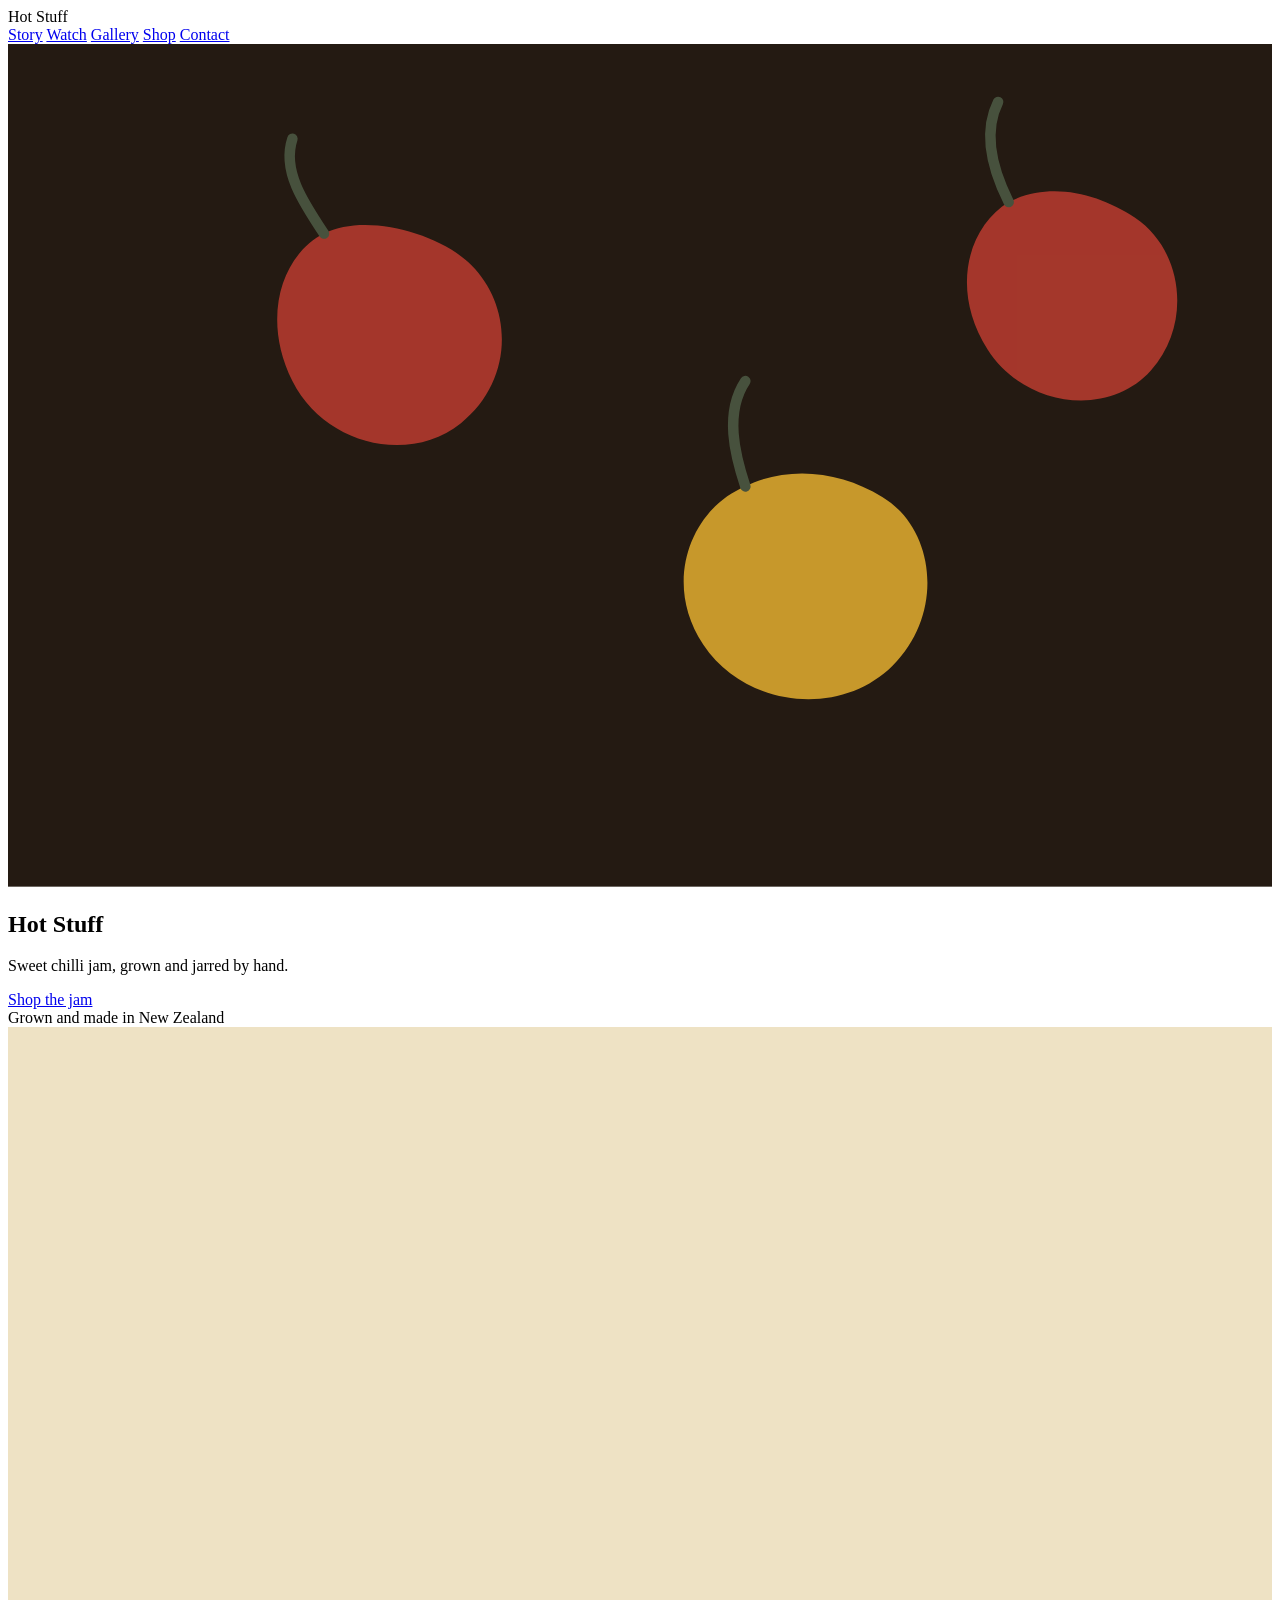
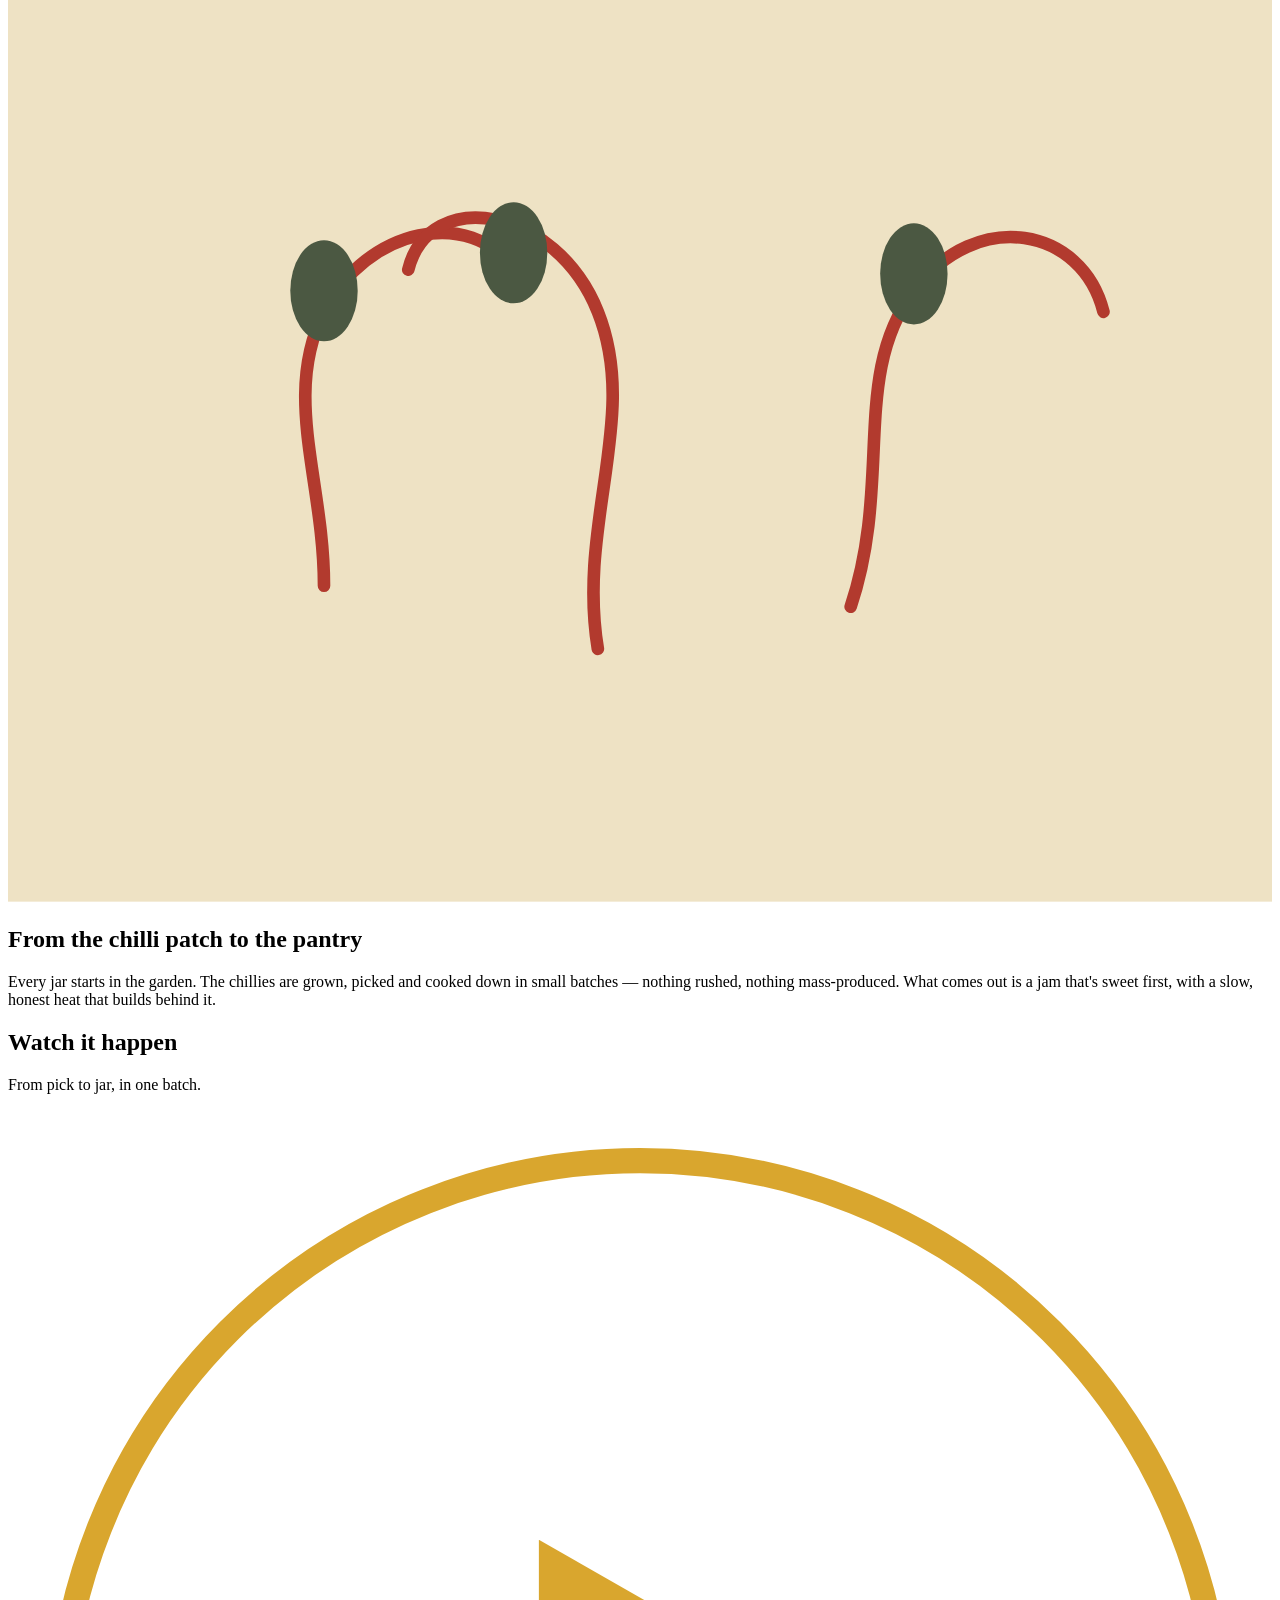
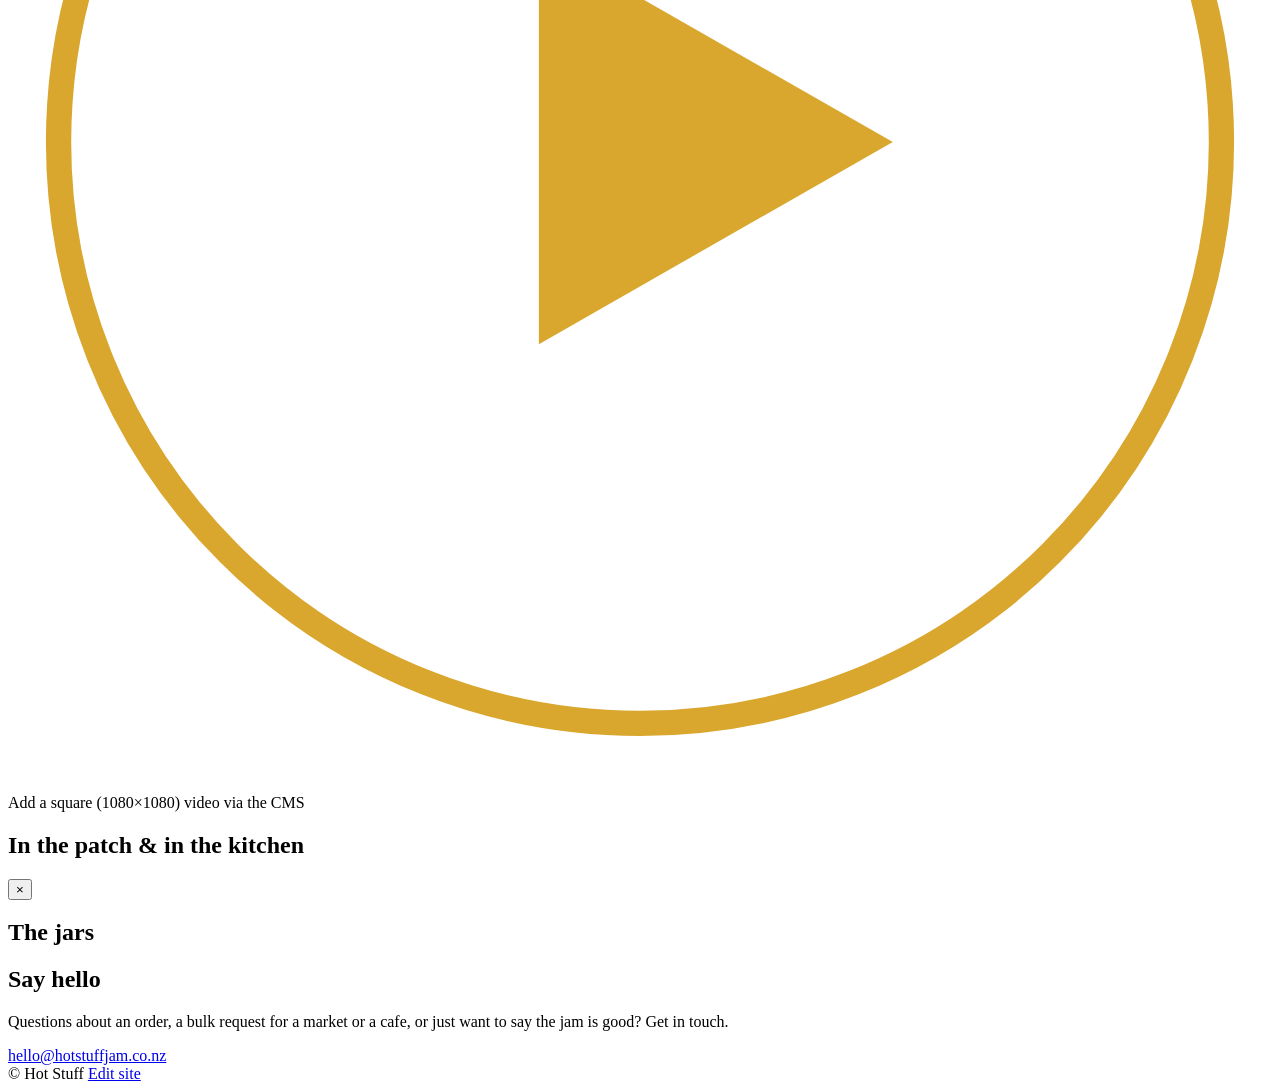
==== index.html @ e9d29356 "Add files via upload" ====
<!DOCTYPE html>
<html lang="en">
<head>
<meta charset="UTF-8">
<meta name="viewport" content="width=device-width, initial-scale=1.0">
<title>Hot Stuff — Sweet Chilli Jam</title>
<meta name="description" content="Hot Stuff sweet chilli jam — grown and jarred by hand in New Zealand.">
<link rel="preconnect" href="https://fonts.googleapis.com">
<link rel="preconnect" href="https://fonts.gstatic.com" crossorigin>
<link href="https://fonts.googleapis.com/css2?family=Fraunces:opsz,wght@9..144,400;9..144,600;9..144,700&family=Work+Sans:wght@400;500;600&display=swap" rel="stylesheet">
<link rel="stylesheet" href="css/style.css">
</head>
<body>

<header class="topbar">
  <span class="wordmark">Hot&nbsp;Stuff</span>
  <nav class="topbar-nav">
    <a href="#story">Story</a>
    <a href="#watch">Watch</a>
    <a href="#gallery">Gallery</a>
    <a href="#shop">Shop</a>
    <a href="#contact">Contact</a>
  </nav>
</header>

<section class="hero" id="hero">
  <div class="hero-art" aria-hidden="true">
    <!-- placeholder chilli illustration, swap for a real photo via the CMS -->
    <svg viewBox="0 0 1200 800" preserveAspectRatio="xMidYMid slice" class="hero-svg">
      <rect width="1200" height="800" fill="#241a12"/>
      <g opacity="0.9">
        <path d="M300 180 C260 200 240 260 270 320 C300 380 380 400 430 360 C480 320 480 250 440 210 C410 180 340 160 300 180 Z" fill="#b23a2e"/>
        <path d="M300 180 C280 150 260 120 270 90" stroke="#4b5842" stroke-width="10" fill="none" stroke-linecap="round"/>
        <path d="M700 420 C650 440 620 510 660 570 C700 630 790 640 840 590 C890 540 880 460 830 430 C790 405 740 400 700 420 Z" fill="#d9a62e"/>
        <path d="M700 420 C690 390 680 350 700 320" stroke="#4b5842" stroke-width="10" fill="none" stroke-linecap="round"/>
        <path d="M950 150 C910 175 895 235 930 290 C965 345 1045 355 1085 310 C1125 265 1115 195 1070 165 C1035 142 990 130 950 150 Z" fill="#b23a2e"/>
        <path d="M950 150 C935 120 925 85 940 55" stroke="#4b5842" stroke-width="10" fill="none" stroke-linecap="round"/>
      </g>
    </svg>
  </div>
  <div class="hero-copy">
    <h1 id="hero-heading">Hot Stuff</h1>
    <p id="hero-subheading">Sweet chilli jam, grown and jarred by hand.</p>
    <a href="#shop" class="btn btn-primary">Shop the jam</a>
  </div>
</section>

<div class="strip" id="location-line">Grown and made in New Zealand</div>

<section class="story" id="story">
  <div class="story-art" aria-hidden="true">
    <svg viewBox="0 0 600 700" preserveAspectRatio="xMidYMid slice" class="story-svg">
      <rect width="600" height="700" fill="#eee2c4"/>
      <g fill="none" stroke="#b23a2e" stroke-width="6" stroke-linecap="round">
        <path d="M150 550 C150 500 130 460 150 420 C170 380 220 370 240 400"/>
        <path d="M280 580 C270 520 300 470 280 420 C260 370 200 360 190 400"/>
        <path d="M400 560 C420 500 400 450 430 410 C460 370 510 380 520 420"/>
      </g>
      <g fill="#4b5842">
        <ellipse cx="150" cy="410" rx="16" ry="24"/>
        <ellipse cx="240" cy="392" rx="16" ry="24"/>
        <ellipse cx="430" cy="402" rx="16" ry="24"/>
      </g>
    </svg>
  </div>
  <div class="story-copy">
    <h2 id="story-heading">From the chilli patch to the pantry</h2>
    <p id="story-text">Every jar starts in the garden. The chillies are grown, picked and cooked down in small batches — nothing rushed, nothing mass-produced. What comes out is a jam that's sweet first, with a slow, honest heat that builds behind it.</p>
  </div>
</section>

<section class="video-section" id="watch">
  <div class="video-copy">
    <h2 id="video-heading">Watch it happen</h2>
    <p id="video-caption">From pick to jar, in one batch.</p>
  </div>
  <div class="video-square" id="video-square">
    <!-- square 1080x1080 video player; swap the source via the CMS -->
    <svg viewBox="0 0 100 100" class="video-placeholder-icon" aria-hidden="true">
      <circle cx="50" cy="50" r="46" fill="none" stroke="#d9a62e" stroke-width="2"/>
      <path d="M42 34 L70 50 L42 66 Z" fill="#d9a62e"/>
    </svg>
    <p class="video-placeholder-text">Add a square (1080&times;1080) video via the CMS</p>
  </div>
</section>

<section class="gallery" id="gallery">
  <h2>In the patch &amp; in the kitchen</h2>
  <div class="gallery-grid" id="gallery-grid">
    <!-- up to 20 images injected by js/main.js from content/gallery.json -->
  </div>
</section>

<div class="lightbox" id="lightbox">
  <button class="lightbox-close" id="lightbox-close" aria-label="Close">&times;</button>
  <img id="lightbox-img" src="" alt="">
</div>

<section class="shop" id="shop">
  <h2>The jars</h2>
  <div class="product-grid" id="product-grid">
    <!-- products injected by js/main.js from content/products.json -->
  </div>
</section>

<section class="contact" id="contact">
  <h2>Say hello</h2>
  <p>Questions about an order, a bulk request for a market or a cafe, or just want to say the jam is good? Get in touch.</p>
  <a href="mailto:hello@hotstuffjam.co.nz" class="contact-email">hello@hotstuffjam.co.nz</a>
</section>

<footer class="site-footer">
  <span>&copy; <span id="year"></span> Hot Stuff</span>
  <a href="/admin/" class="admin-link">Edit site</a>
</footer>

<script src="js/main.js"></script>
</body>
</html>
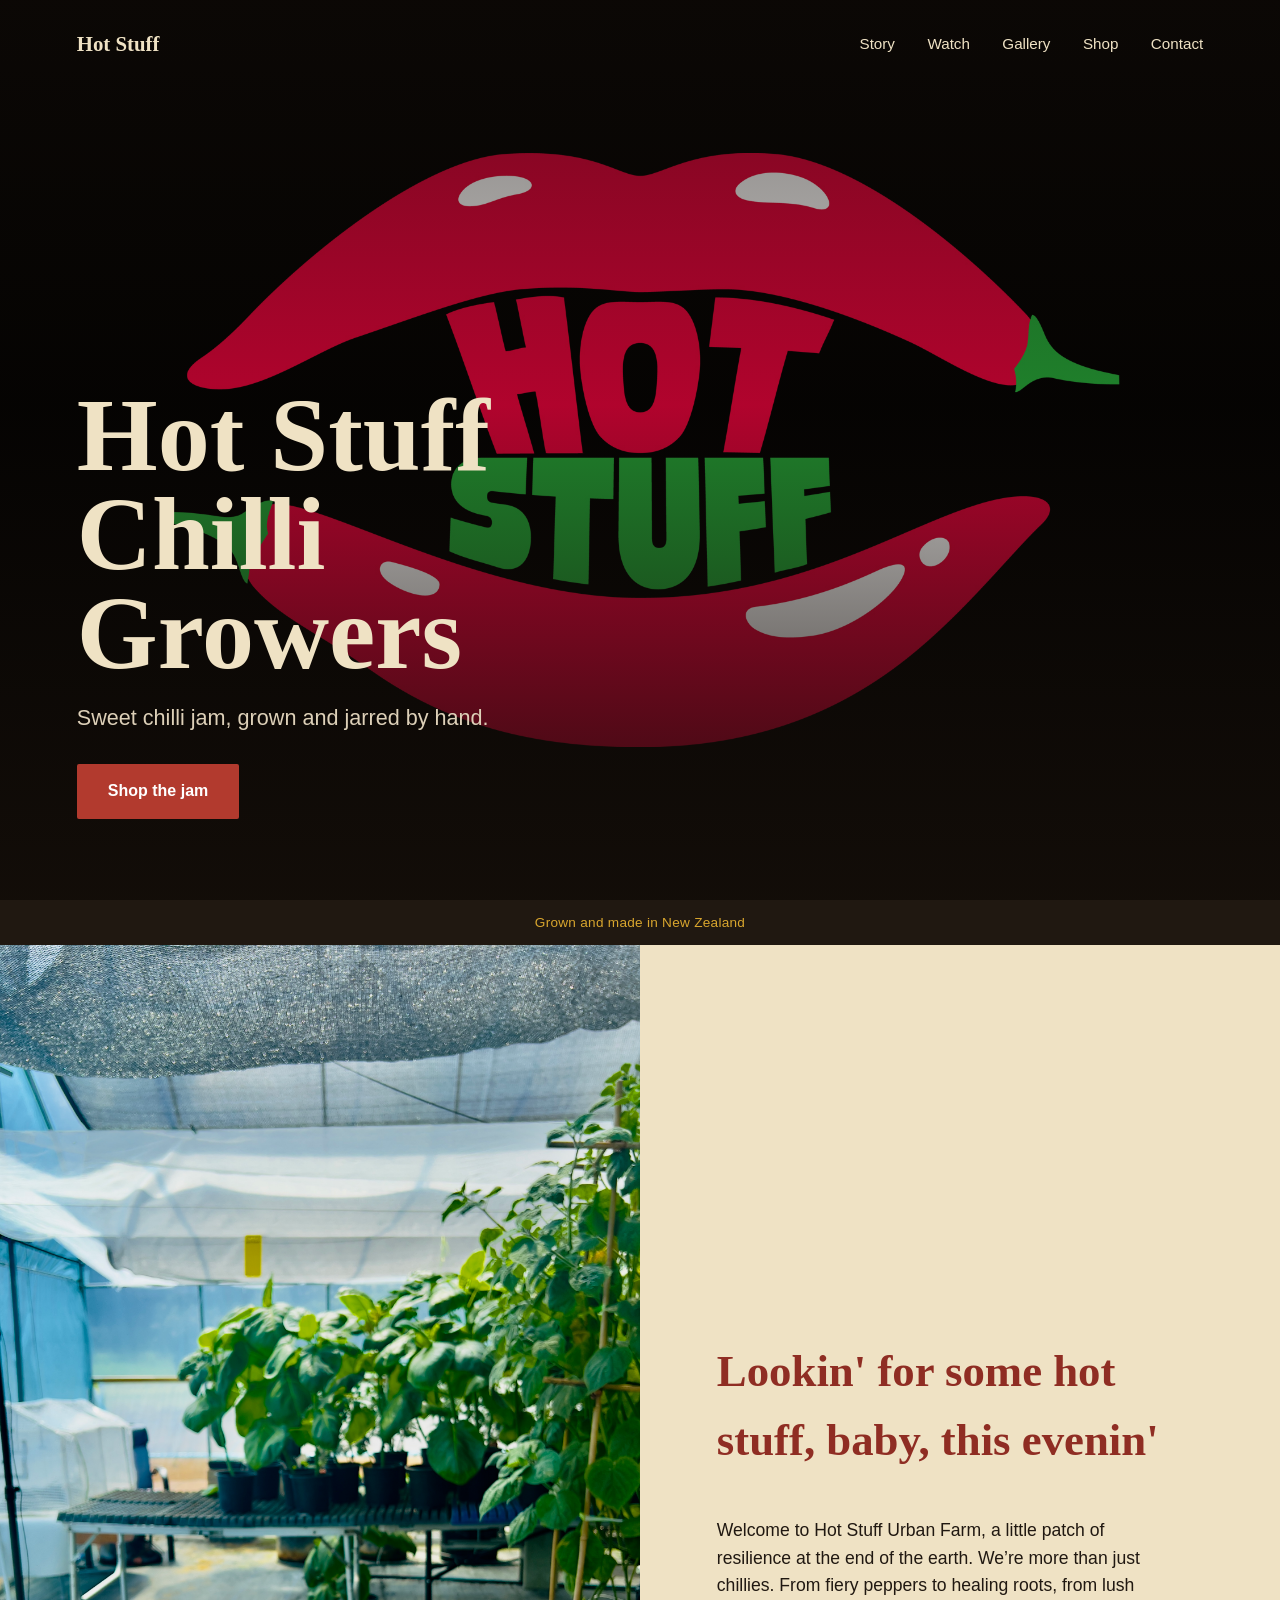
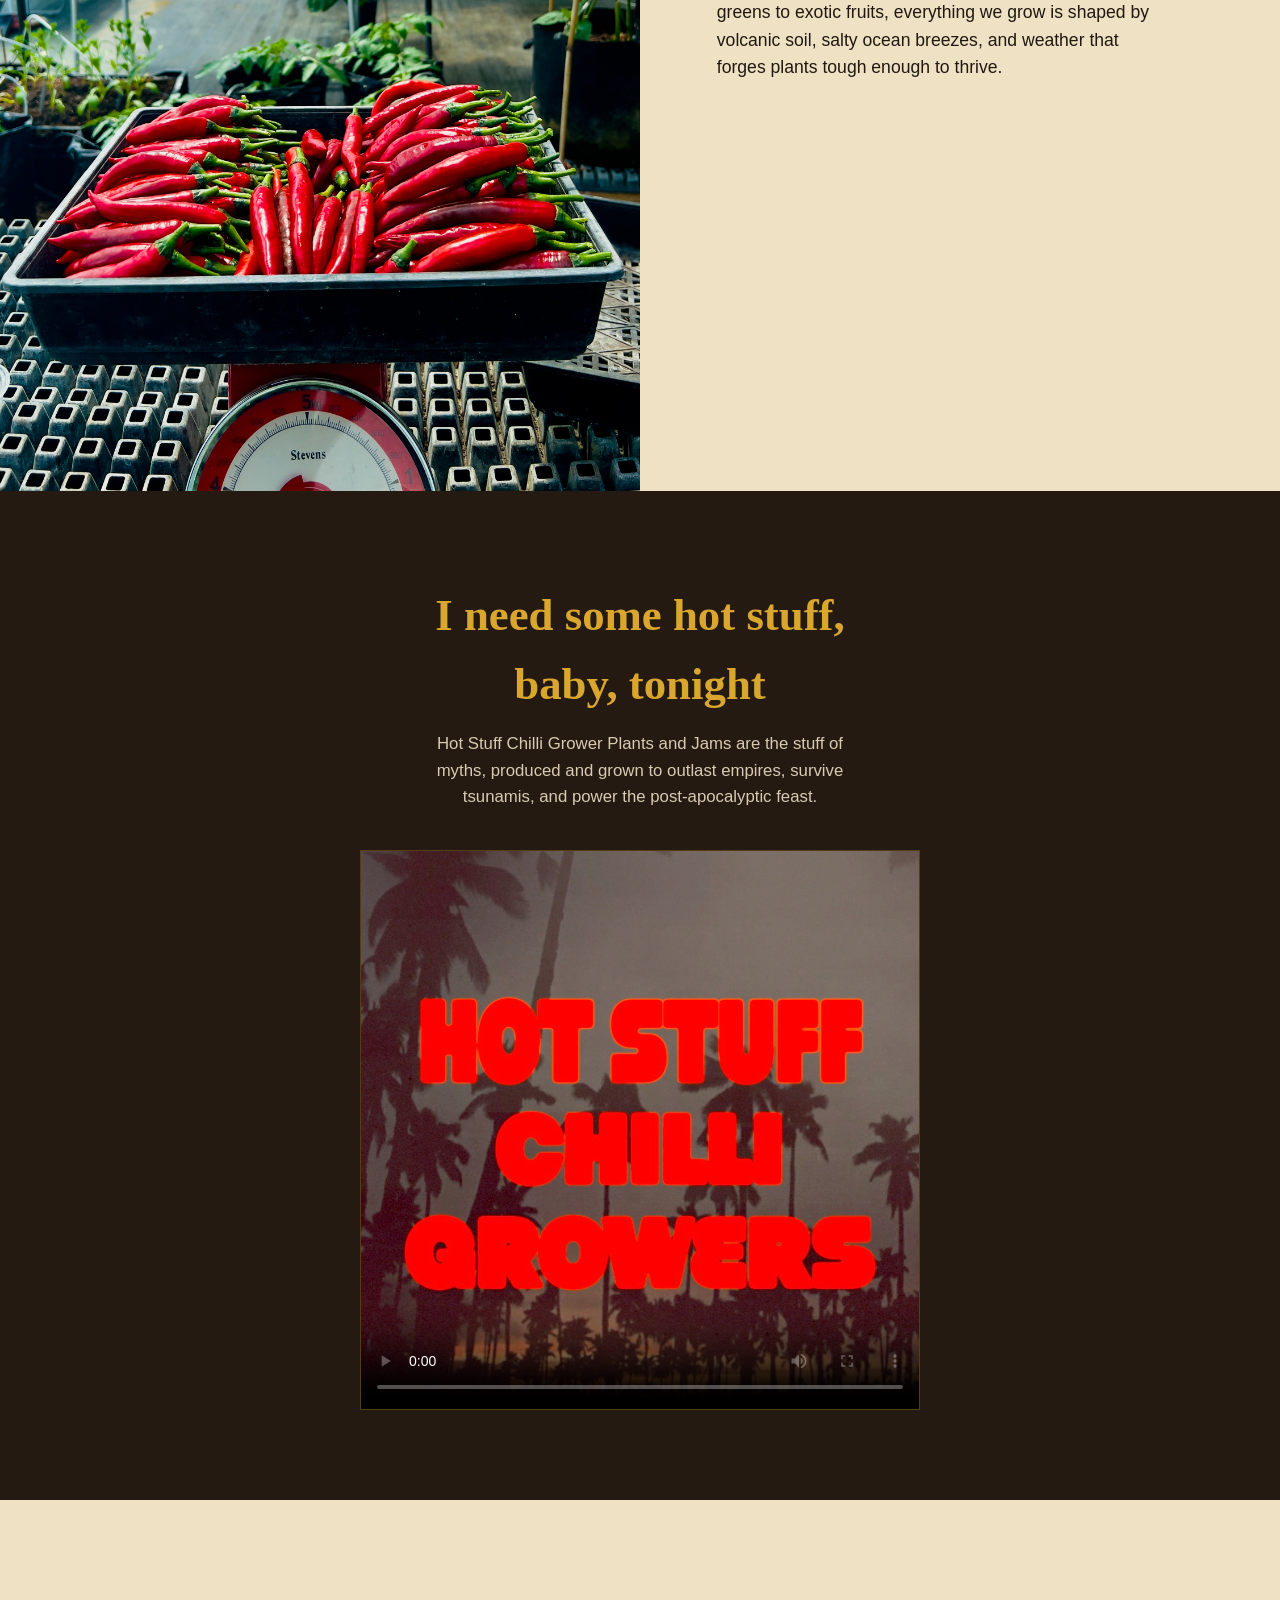
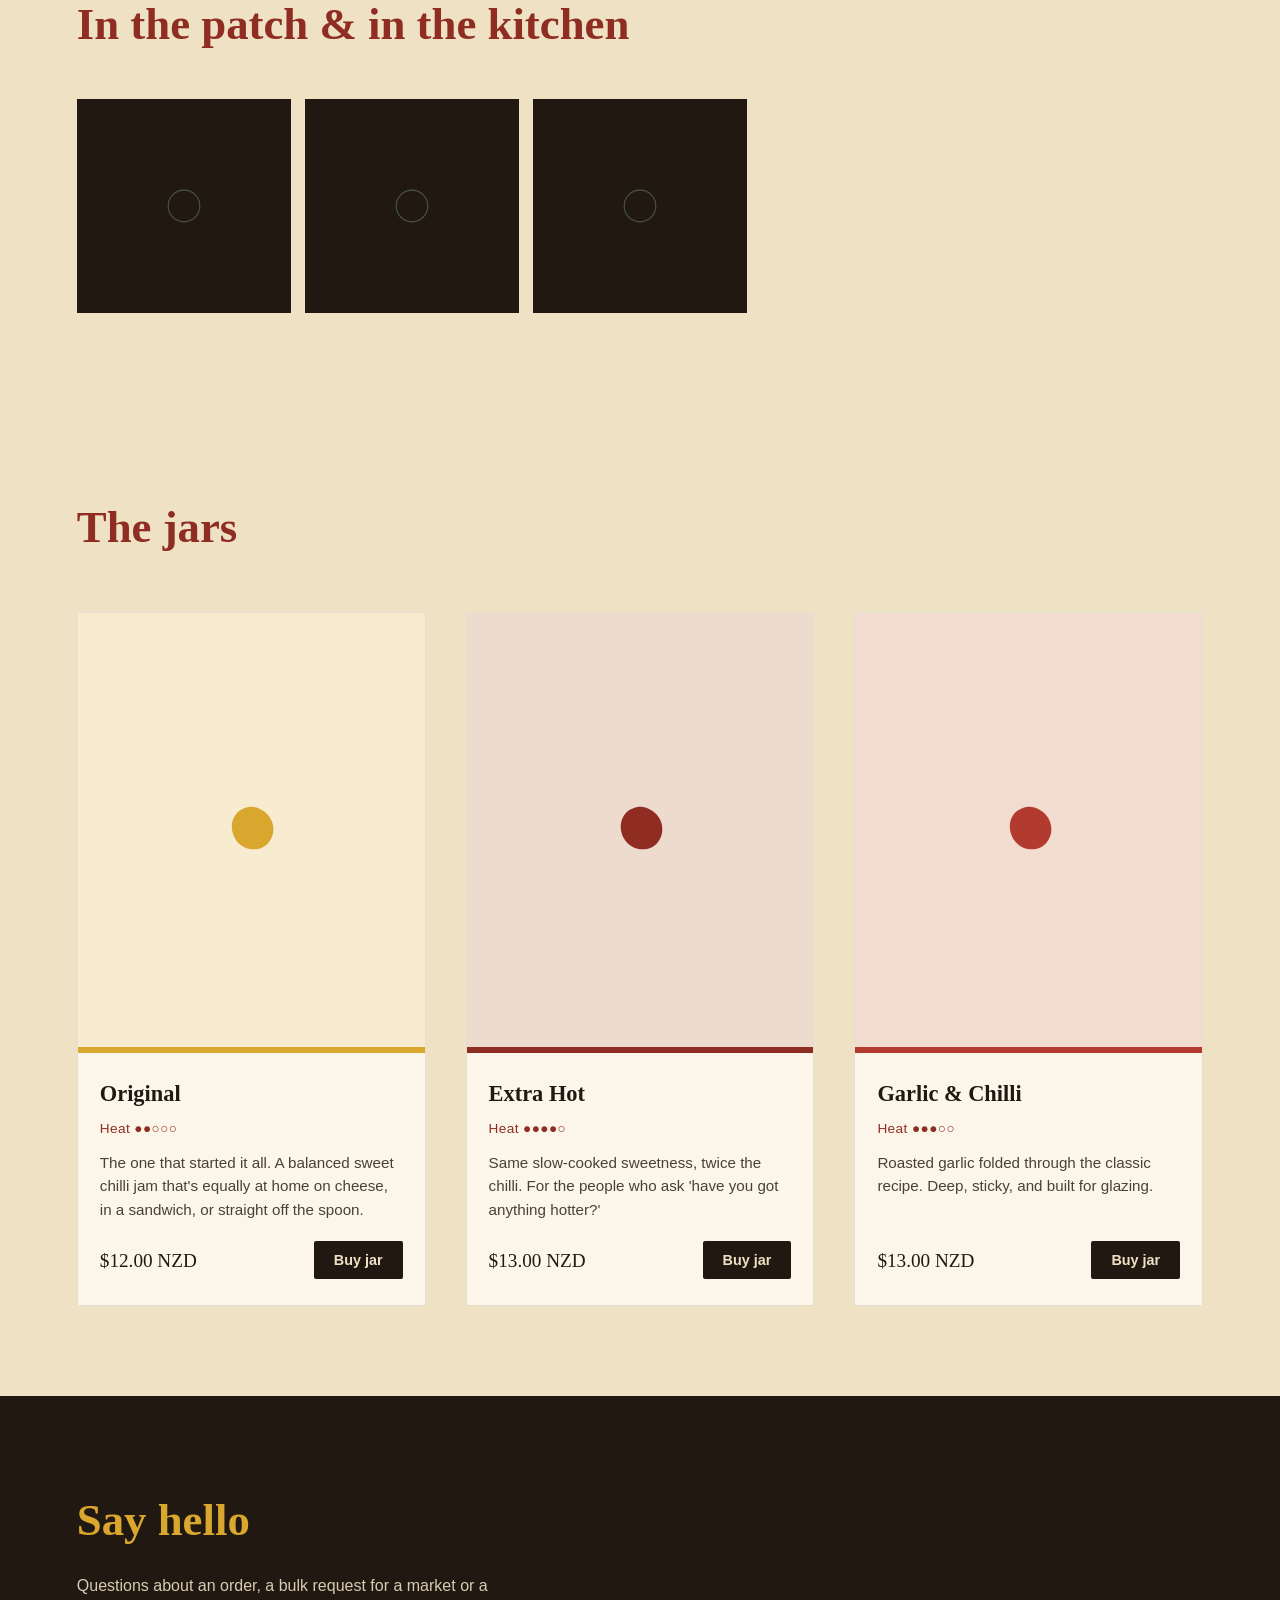
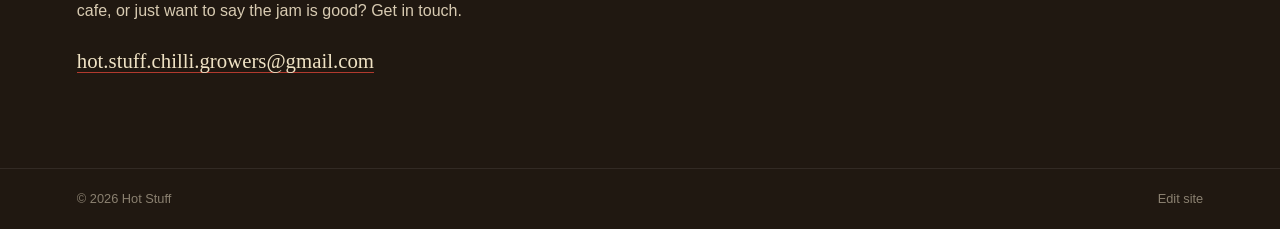
==== commit 0bfec0df: "Update index.html" ====
--- a/index.html
+++ b/index.html
@@ -106,7 +106,7 @@
 <section class="contact" id="contact">
   <h2>Say hello</h2>
   <p>Questions about an order, a bulk request for a market or a cafe, or just want to say the jam is good? Get in touch.</p>
-  <a href="mailto:hello@hotstuffjam.co.nz" class="contact-email">hello@hotstuffjam.co.nz</a>
+  <a href="mailto:hot.stuff.chilli.growers@gmail.com" class="contact-email">hot.stuff.chilli.growers@gmail.com</a>
 </section>
 
 <footer class="site-footer">
--- a/css/style.css
+++ b/css/style.css
@@ -0,0 +1,441 @@
+:root {
+  --charcoal: #241a12;
+  --parchment: #efe2c4;
+  --chilli: #b23a2e;
+  --chilli-dark: #8f2d23;
+  --mustard: #d9a62e;
+  --leaf: #4b5842;
+  --ink: #201811;
+  --font-display: "Fraunces", serif;
+  --font-body: "Work Sans", sans-serif;
+}
+
+* { box-sizing: border-box; }
+
+@media (prefers-reduced-motion: reduce) {
+  * { animation: none !important; transition: none !important; }
+}
+
+html { scroll-behavior: smooth; }
+
+body {
+  margin: 0;
+  font-family: var(--font-body);
+  color: var(--ink);
+  background: var(--parchment);
+  line-height: 1.55;
+}
+
+a { color: inherit; }
+
+h1, h2 {
+  font-family: var(--font-display);
+  font-weight: 600;
+  margin: 0;
+}
+
+/* Topbar */
+.topbar {
+  position: absolute;
+  top: 0; left: 0; right: 0;
+  z-index: 10;
+  display: flex;
+  justify-content: space-between;
+  align-items: center;
+  padding: 28px 6vw;
+  color: var(--parchment);
+}
+
+.wordmark {
+  font-family: var(--font-display);
+  font-size: 1.3rem;
+  font-weight: 700;
+}
+
+.topbar-nav a {
+  text-decoration: none;
+  margin-left: 28px;
+  font-size: 0.95rem;
+  border-bottom: 1px solid transparent;
+  padding-bottom: 2px;
+}
+
+.topbar-nav a:hover { border-bottom-color: var(--mustard); }
+
+/* Hero */
+.hero {
+  position: relative;
+  min-height: 100vh;
+  display: flex;
+  align-items: flex-end;
+  overflow: hidden;
+  background: var(--charcoal);
+}
+
+.hero-art, .hero-svg {
+  position: absolute;
+  inset: 0;
+  width: 100%;
+  height: 100%;
+}
+
+.hero::after {
+  content: "";
+  position: absolute;
+  inset: 0;
+  background: linear-gradient(0deg, rgba(20,14,9,0.92) 0%, rgba(20,14,9,0.25) 55%, rgba(20,14,9,0.55) 100%);
+}
+
+.hero-copy {
+  position: relative;
+  z-index: 2;
+  color: var(--parchment);
+  padding: 0 6vw 9vh;
+  max-width: 720px;
+}
+
+.hero-copy h1 {
+  font-size: clamp(3.2rem, 9vw, 6.5rem);
+  line-height: 0.95;
+}
+
+.hero-copy p {
+  font-size: clamp(1.05rem, 2vw, 1.35rem);
+  margin: 18px 0 30px;
+  max-width: 40ch;
+  color: #ddd0b8;
+}
+
+.btn {
+  display: inline-block;
+  font-family: var(--font-body);
+  font-weight: 600;
+  font-size: 1rem;
+  text-decoration: none;
+  padding: 14px 30px;
+  border-radius: 2px;
+  border: 1px solid transparent;
+}
+
+.btn-primary {
+  background: var(--chilli);
+  color: #fff;
+}
+
+.btn-primary:hover { background: var(--chilli-dark); }
+
+/* Strip */
+.strip {
+  background: var(--ink);
+  color: var(--mustard);
+  text-align: center;
+  padding: 12px 6vw;
+  font-size: 0.85rem;
+  letter-spacing: 0.02em;
+}
+
+/* Story */
+.story {
+  display: grid;
+  grid-template-columns: 1fr 1fr;
+  align-items: stretch;
+  min-height: 70vh;
+}
+
+.story-art {
+  position: relative;
+  overflow: hidden;
+}
+
+.story-svg { width: 100%; height: 100%; display: block; object-fit: cover; }
+
+.story-copy {
+  display: flex;
+  flex-direction: column;
+  justify-content: center;
+  padding: 8vh 6vw;
+}
+
+.story-copy h2 {
+  font-size: clamp(2rem, 3.5vw, 2.8rem);
+  color: var(--chilli-dark);
+  margin-bottom: 24px;
+}
+
+.story-copy p {
+  font-size: 1.1rem;
+  max-width: 46ch;
+}
+
+/* Video */
+.video-section {
+  background: var(--charcoal);
+  color: var(--parchment);
+  padding: 10vh 6vw;
+  display: flex;
+  flex-direction: column;
+  align-items: center;
+  text-align: center;
+}
+
+.video-copy { max-width: 50ch; margin-bottom: 40px; }
+
+.video-copy h2 {
+  font-size: clamp(2rem, 3.5vw, 2.8rem);
+  color: var(--mustard);
+  margin-bottom: 12px;
+}
+
+.video-copy p { color: #d8cbb2; margin: 0; font-size: 1.05rem; }
+
+.video-square {
+  width: min(100%, 560px);
+  aspect-ratio: 1 / 1;
+  background: #171009;
+  border: 1px solid rgba(217,166,46,0.3);
+  position: relative;
+  display: flex;
+  flex-direction: column;
+  align-items: center;
+  justify-content: center;
+  gap: 14px;
+  overflow: hidden;
+}
+
+.video-square video {
+  width: 100%;
+  height: 100%;
+  object-fit: cover;
+  display: block;
+}
+
+.video-placeholder-icon { width: 64px; height: 64px; }
+
+.video-placeholder-text {
+  color: #a8987a;
+  font-size: 0.9rem;
+  margin: 0;
+  padding: 0 20px;
+}
+
+/* Gallery */
+.gallery {
+  padding: 10vh 6vw;
+}
+
+.gallery h2 {
+  font-size: clamp(2rem, 3.5vw, 2.8rem);
+  color: var(--chilli-dark);
+  margin-bottom: 40px;
+}
+
+.gallery-grid {
+  display: grid;
+  grid-template-columns: repeat(auto-fill, minmax(180px, 1fr));
+  gap: 14px;
+}
+
+.gallery-item {
+  aspect-ratio: 1 / 1;
+  overflow: hidden;
+  background: var(--ink);
+  border: none;
+  padding: 0;
+  cursor: pointer;
+  display: block;
+  position: relative;
+}
+
+.gallery-item img {
+  width: 100%;
+  height: 100%;
+  object-fit: cover;
+  display: block;
+  transition: transform 0.25s ease;
+}
+
+.gallery-item:hover img { transform: scale(1.05); }
+
+.gallery-item.placeholder {
+  display: flex;
+  align-items: center;
+  justify-content: center;
+  cursor: default;
+}
+
+.gallery-item.placeholder svg { width: 36px; height: 36px; }
+
+/* Lightbox */
+.lightbox {
+  display: none;
+  position: fixed;
+  inset: 0;
+  background: rgba(16,11,7,0.94);
+  z-index: 100;
+  align-items: center;
+  justify-content: center;
+}
+
+.lightbox.open { display: flex; }
+
+.lightbox img {
+  max-width: 90vw;
+  max-height: 85vh;
+  object-fit: contain;
+}
+
+.lightbox-close {
+  position: absolute;
+  top: 24px;
+  right: 32px;
+  background: none;
+  border: none;
+  color: var(--parchment);
+  font-size: 2.2rem;
+  line-height: 1;
+  cursor: pointer;
+}
+
+/* Shop */
+.shop {
+  padding: 10vh 6vw;
+}
+
+.shop h2 {
+  font-size: clamp(2rem, 3.5vw, 2.8rem);
+  color: var(--chilli-dark);
+  margin-bottom: 50px;
+}
+
+.product-grid {
+  display: grid;
+  grid-template-columns: repeat(auto-fit, minmax(260px, 1fr));
+  gap: 40px;
+}
+
+.product-card {
+  background: #fbf6e9;
+  border: 1px solid rgba(32,24,17,0.1);
+  display: flex;
+  flex-direction: column;
+}
+
+.product-image {
+  aspect-ratio: 4 / 5;
+  width: 100%;
+  object-fit: cover;
+  display: block;
+  background: var(--ink);
+}
+
+.product-image.placeholder {
+  display: flex;
+  align-items: center;
+  justify-content: center;
+}
+
+.product-band {
+  height: 6px;
+  width: 100%;
+}
+
+.product-body {
+  padding: 24px 22px 26px;
+  display: flex;
+  flex-direction: column;
+  flex: 1;
+}
+
+.product-body h3 {
+  font-family: var(--font-display);
+  font-size: 1.4rem;
+  margin: 0 0 6px;
+}
+
+.product-heat {
+  font-size: 0.85rem;
+  color: var(--chilli-dark);
+  margin-bottom: 12px;
+  letter-spacing: 0.03em;
+}
+
+.product-body p.desc {
+  font-size: 0.95rem;
+  color: #4a4136;
+  flex: 1;
+  margin: 0 0 20px;
+}
+
+.product-footer {
+  display: flex;
+  align-items: center;
+  justify-content: space-between;
+  gap: 12px;
+}
+
+.product-price {
+  font-family: var(--font-display);
+  font-size: 1.2rem;
+  color: var(--ink);
+}
+
+.buy-form button {
+  font-family: var(--font-body);
+  font-weight: 600;
+  font-size: 0.9rem;
+  background: var(--ink);
+  color: var(--parchment);
+  border: none;
+  padding: 11px 20px;
+  cursor: pointer;
+  border-radius: 2px;
+}
+
+.buy-form button:hover { background: var(--chilli-dark); }
+
+/* Contact */
+.contact {
+  background: var(--ink);
+  color: var(--parchment);
+  padding: 10vh 6vw;
+  text-align: left;
+}
+
+.contact h2 {
+  font-size: clamp(2rem, 3.5vw, 2.8rem);
+  color: var(--mustard);
+  margin-bottom: 18px;
+}
+
+.contact p {
+  max-width: 50ch;
+  color: #d8cbb2;
+  margin-bottom: 22px;
+}
+
+.contact-email {
+  font-family: var(--font-display);
+  font-size: 1.3rem;
+  text-decoration: none;
+  border-bottom: 1px solid var(--chilli);
+}
+
+/* Footer */
+.site-footer {
+  display: flex;
+  justify-content: space-between;
+  padding: 20px 6vw;
+  background: var(--ink);
+  color: #8a8070;
+  font-size: 0.8rem;
+  border-top: 1px solid rgba(255,255,255,0.08);
+}
+
+.admin-link { color: #8a8070; text-decoration: none; }
+.admin-link:hover { color: var(--mustard); }
+
+@media (max-width: 800px) {
+  .story { grid-template-columns: 1fr; }
+  .story-art { min-height: 40vh; }
+  .topbar-nav a { margin-left: 16px; font-size: 0.85rem; }
+}
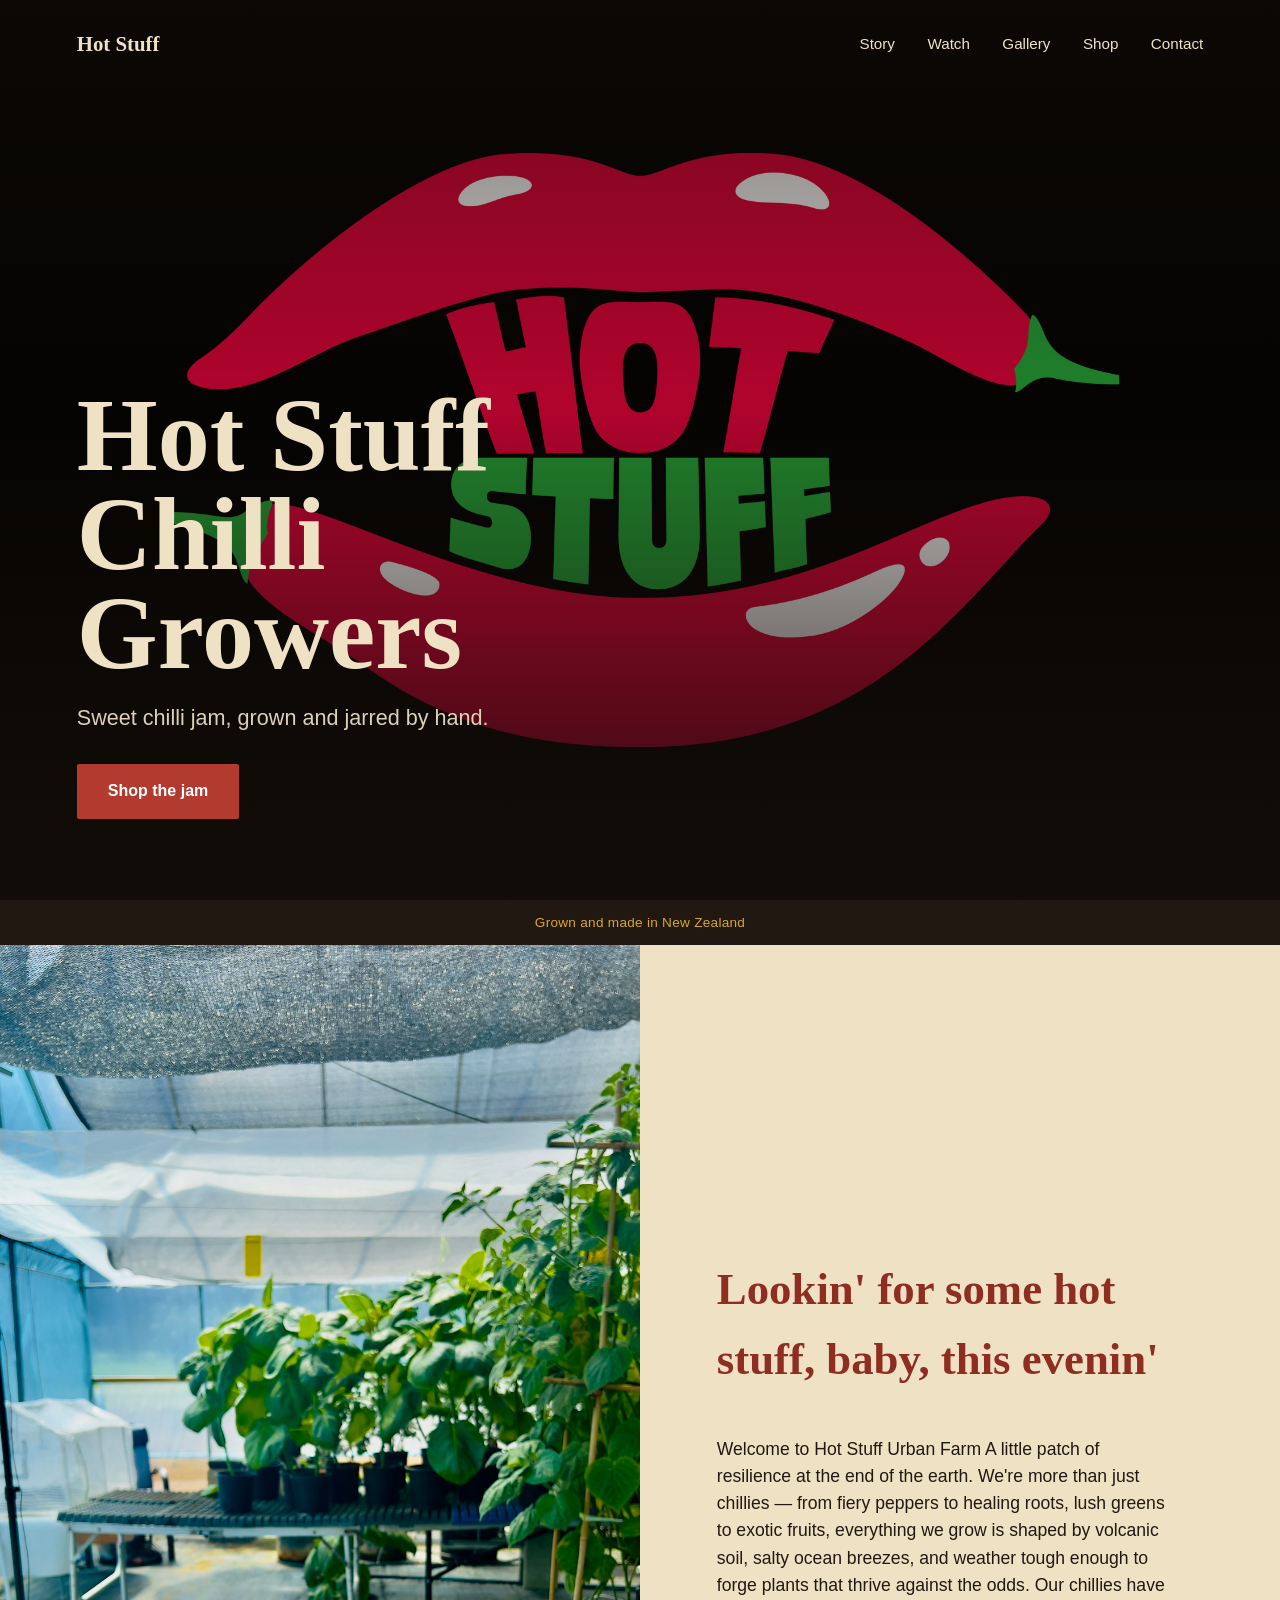
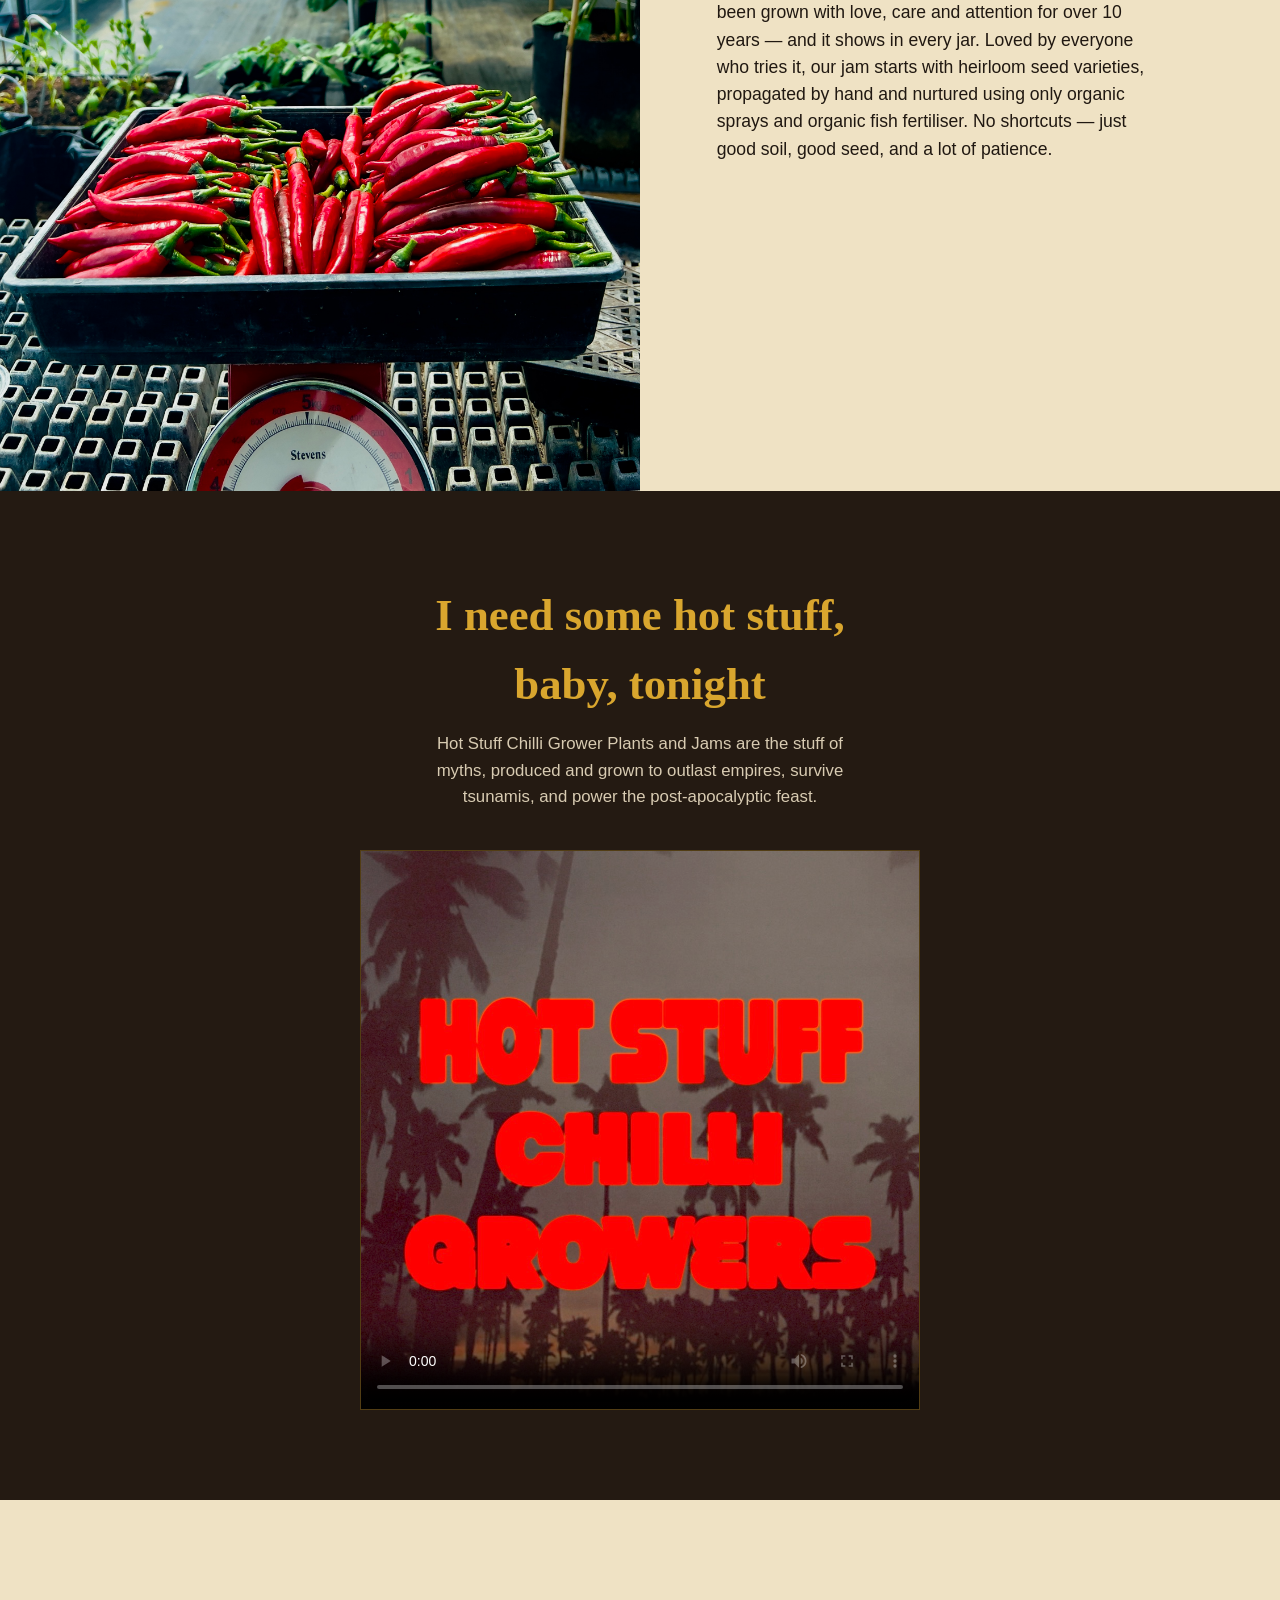
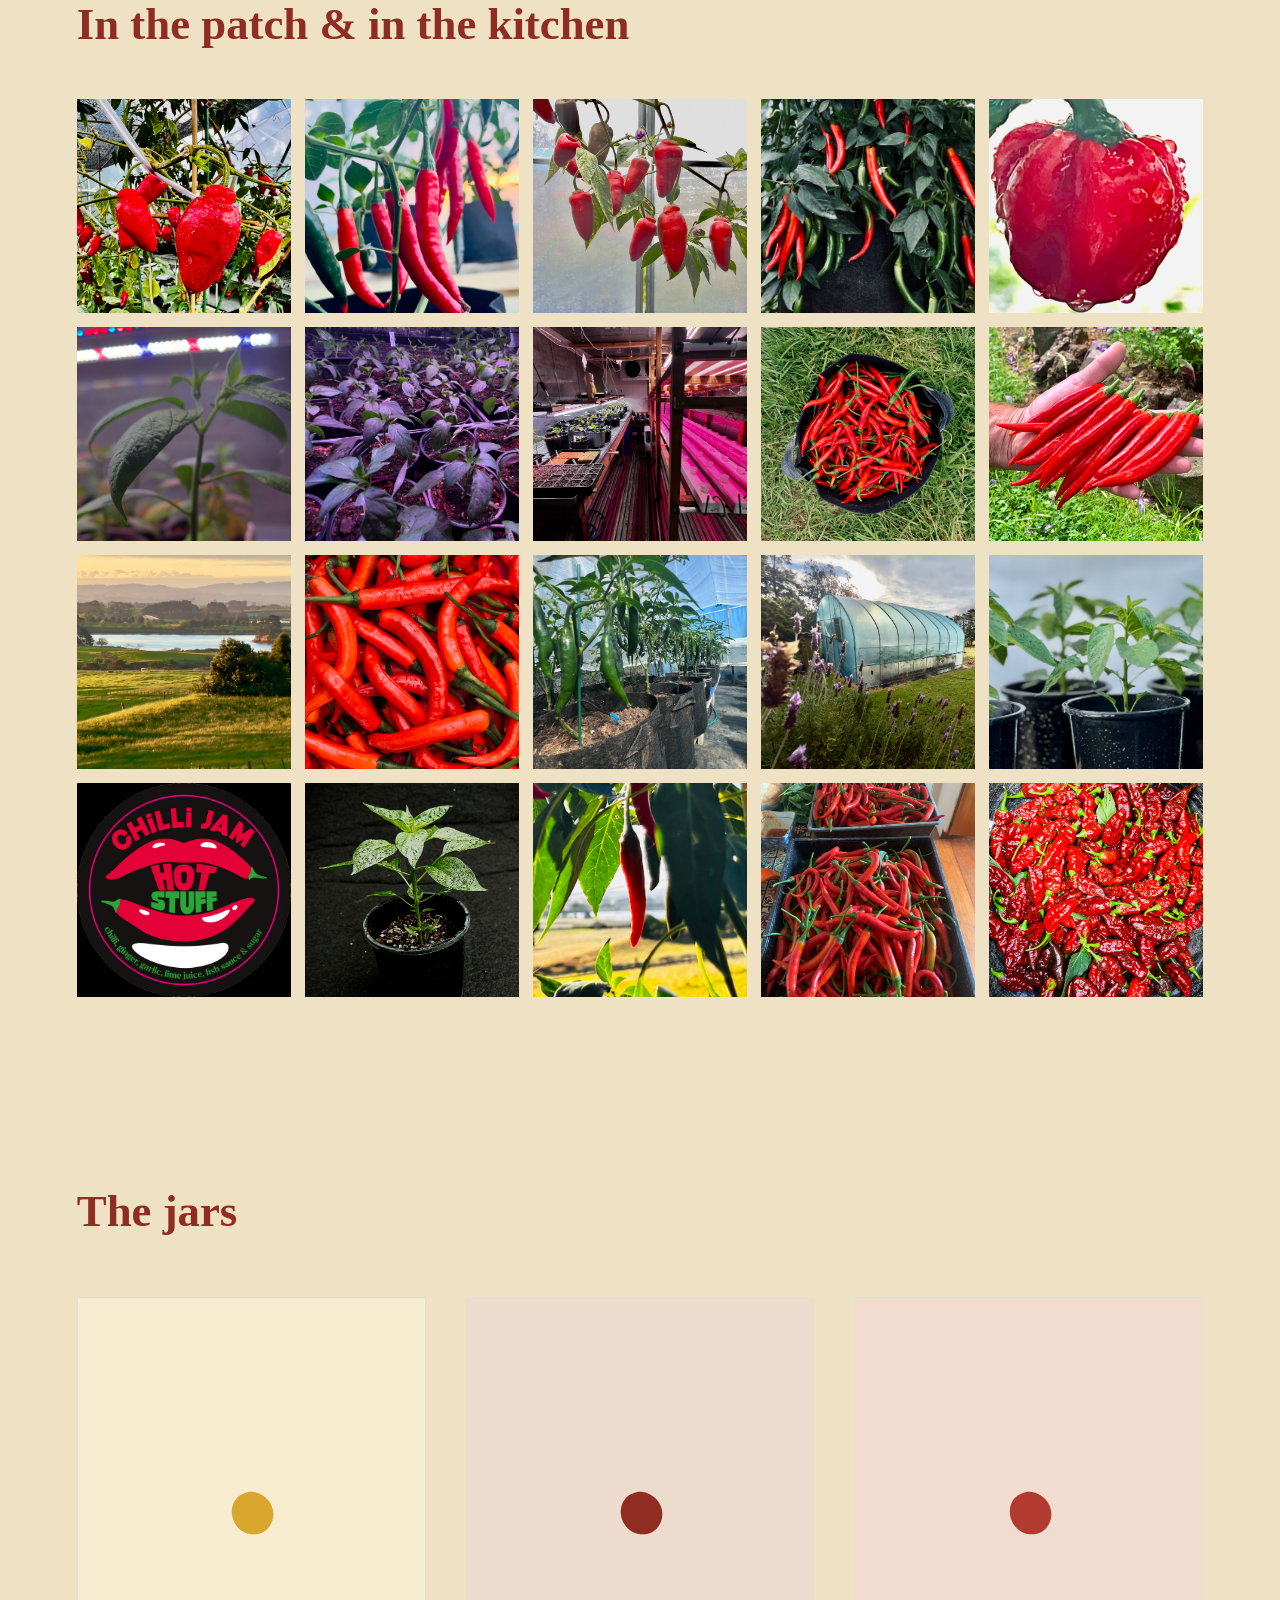
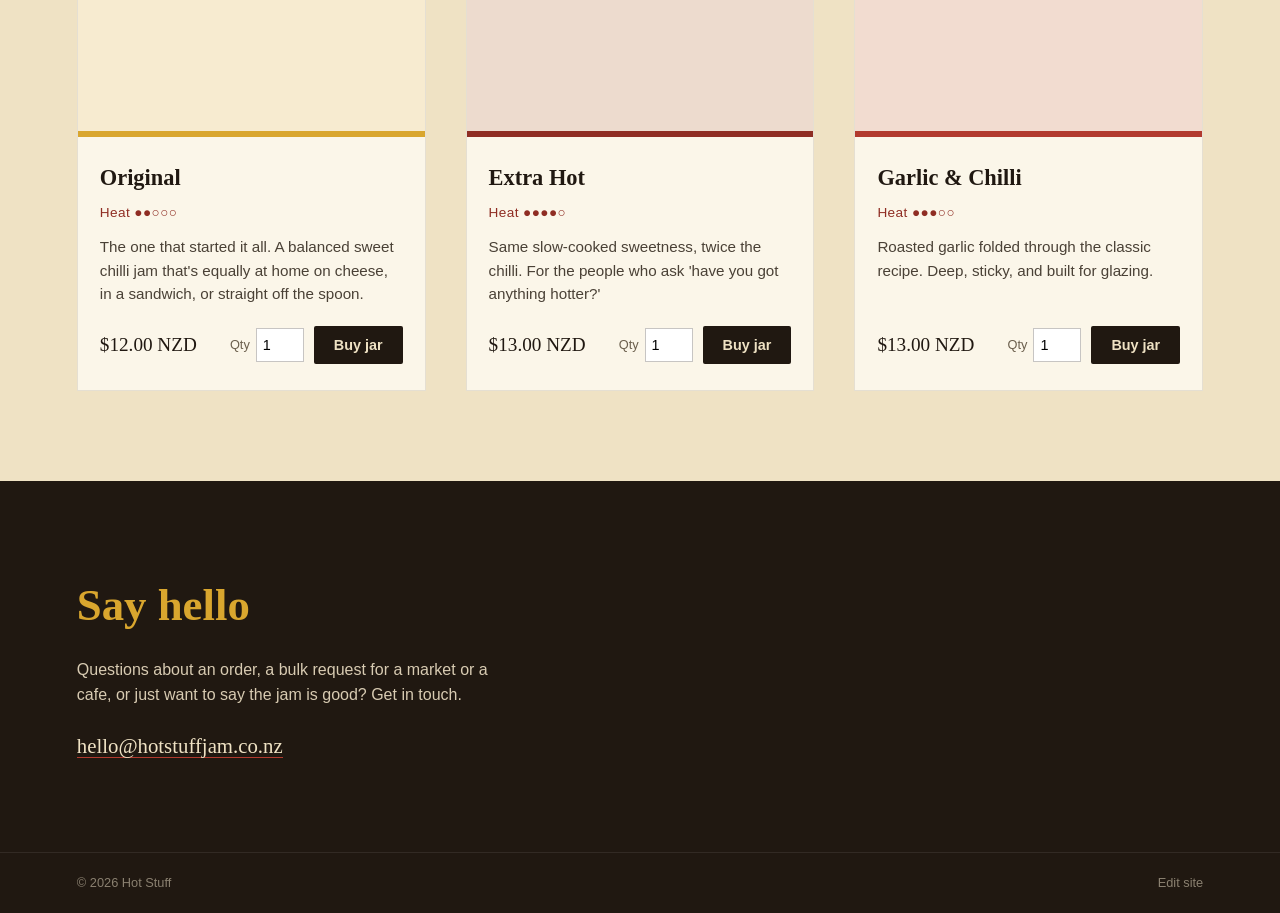
==== commit eda1ae15: "Add files via upload" ====
--- a/index.html
+++ b/index.html
@@ -98,6 +98,7 @@
 
 <section class="shop" id="shop">
   <h2>The jars</h2>
+  <p class="shipping-note" id="shipping-note">Carefully packed and sent by courier, NZ-wide only.</p>
   <div class="product-grid" id="product-grid">
     <!-- products injected by js/main.js from content/products.json -->
   </div>
@@ -106,7 +107,7 @@
 <section class="contact" id="contact">
   <h2>Say hello</h2>
   <p>Questions about an order, a bulk request for a market or a cafe, or just want to say the jam is good? Get in touch.</p>
-  <a href="mailto:hot.stuff.chilli.growers@gmail.com" class="contact-email">hot.stuff.chilli.growers@gmail.com</a>
+  <a href="mailto:hello@hotstuffjam.co.nz" class="contact-email">hello@hotstuffjam.co.nz</a>
 </section>
 
 <footer class="site-footer">
--- a/css/style.css
+++ b/css/style.css
@@ -304,7 +304,13 @@
 .shop h2 {
   font-size: clamp(2rem, 3.5vw, 2.8rem);
   color: var(--chilli-dark);
-  margin-bottom: 50px;
+  margin-bottom: 10px;
+}
+
+.shipping-note {
+  color: #6b5f4d;
+  font-size: 0.9rem;
+  margin: 0 0 50px;
 }
 
 .product-grid {
@@ -371,6 +377,30 @@
   align-items: center;
   justify-content: space-between;
   gap: 12px;
+  flex-wrap: wrap;
+}
+
+.buy-form {
+  display: flex;
+  align-items: center;
+  gap: 10px;
+}
+
+.qty-label {
+  display: flex;
+  align-items: center;
+  gap: 6px;
+  font-size: 0.8rem;
+  color: #6b5f4d;
+}
+
+.qty-input {
+  width: 48px;
+  padding: 8px 6px;
+  border: 1px solid rgba(32,24,17,0.25);
+  background: #fff;
+  font-family: var(--font-body);
+  font-size: 0.9rem;
 }
 
 .product-price {
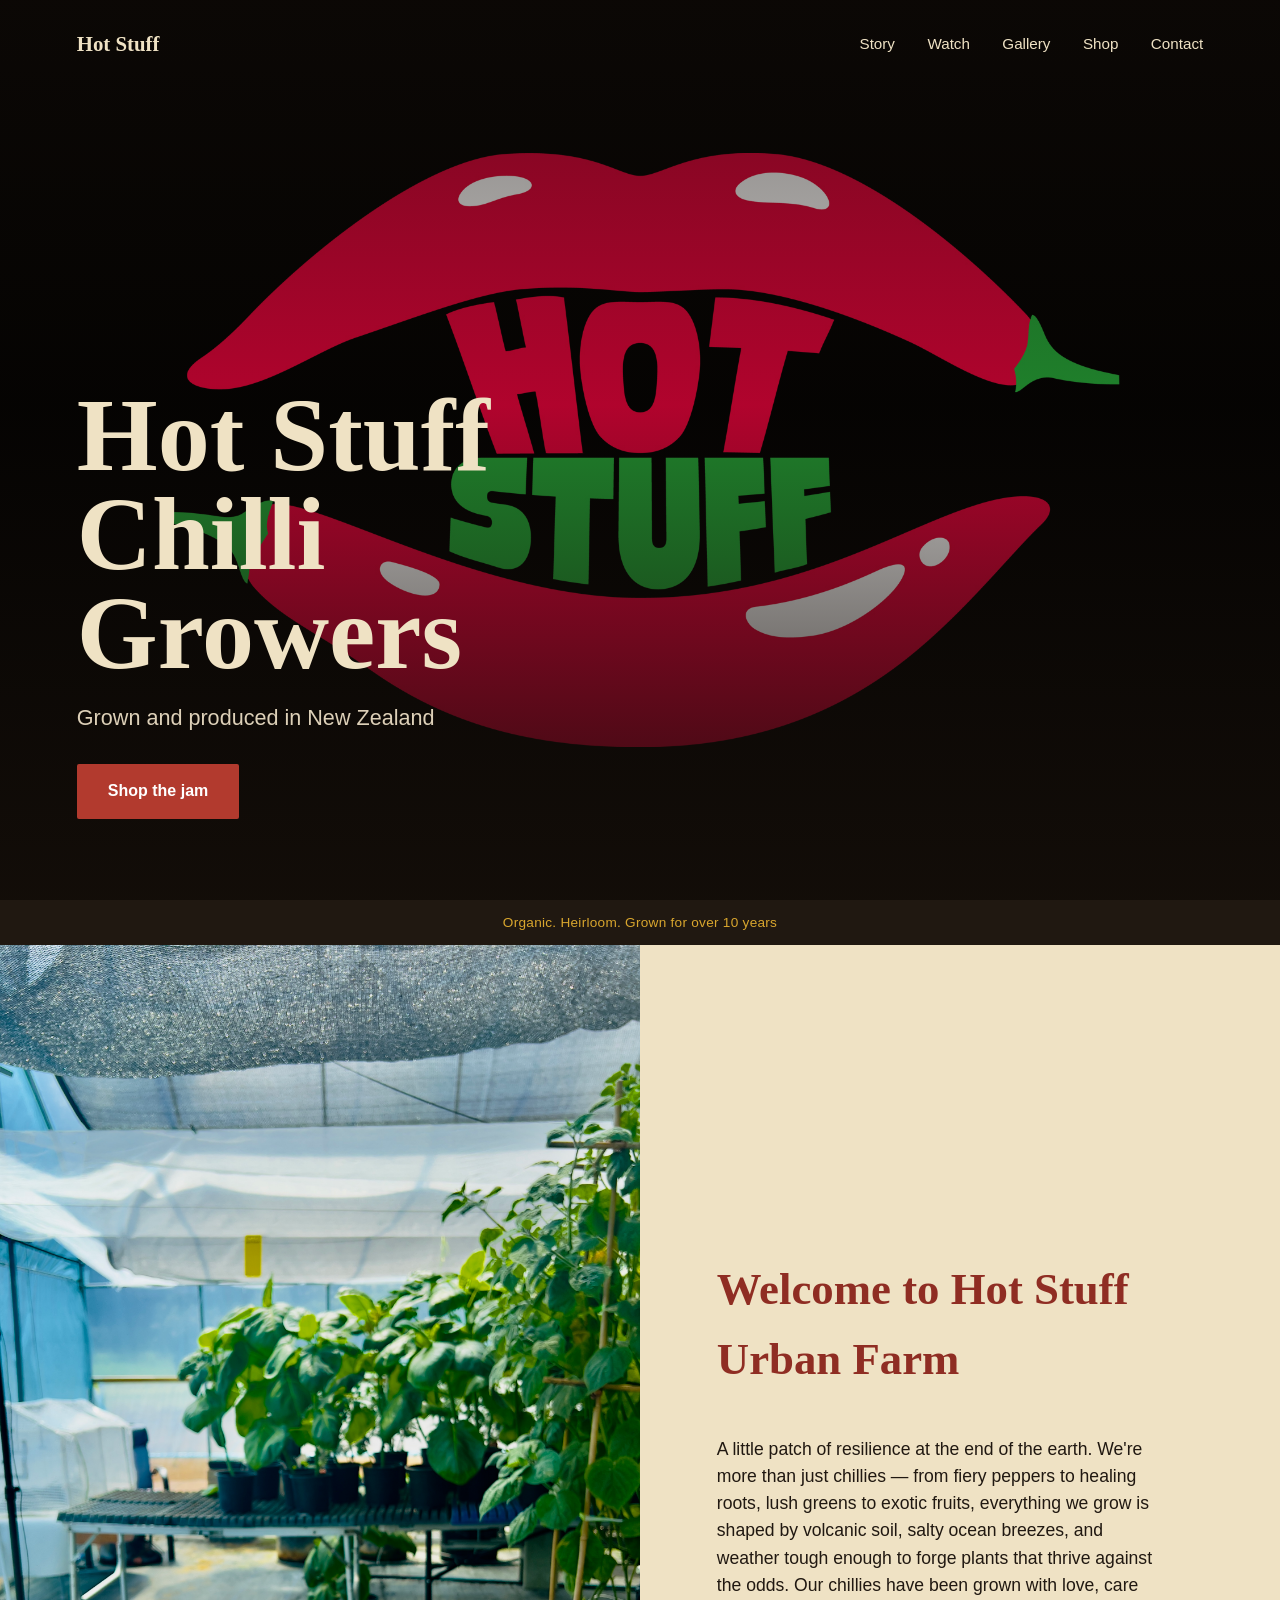
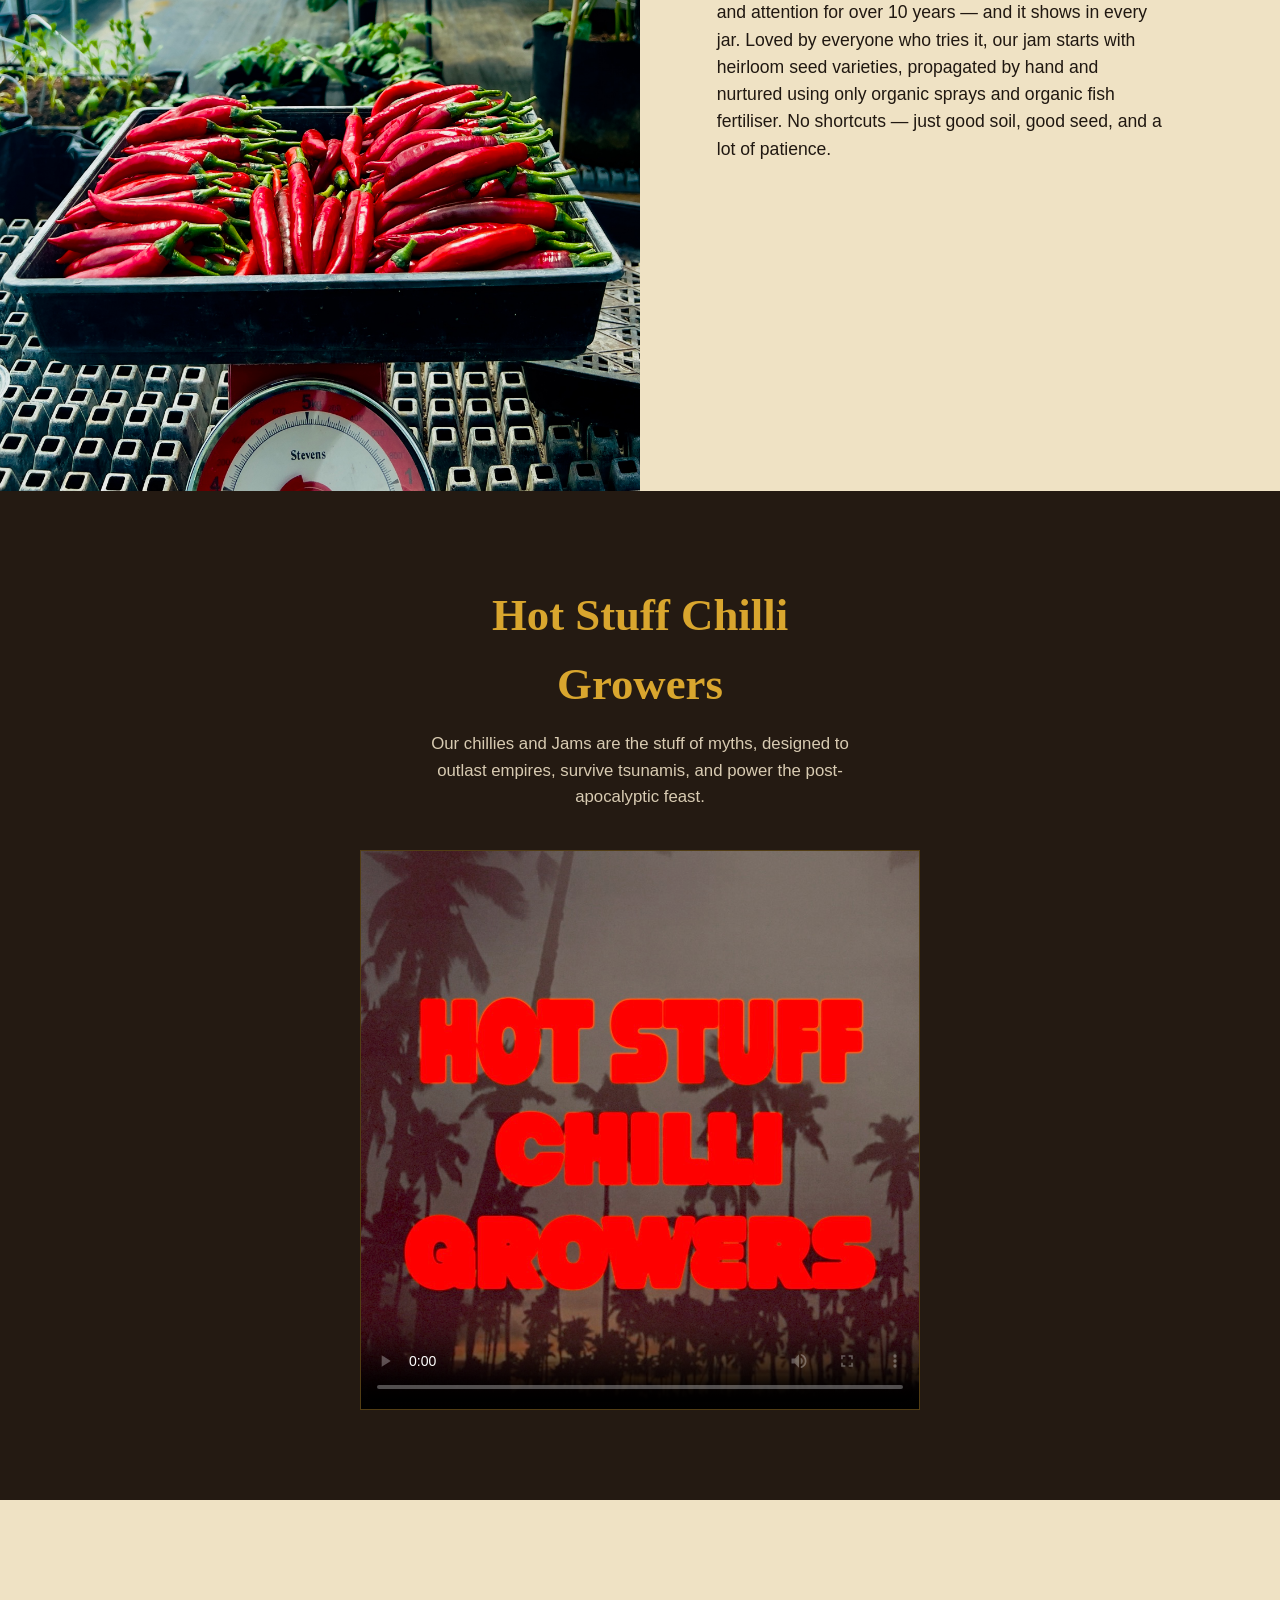
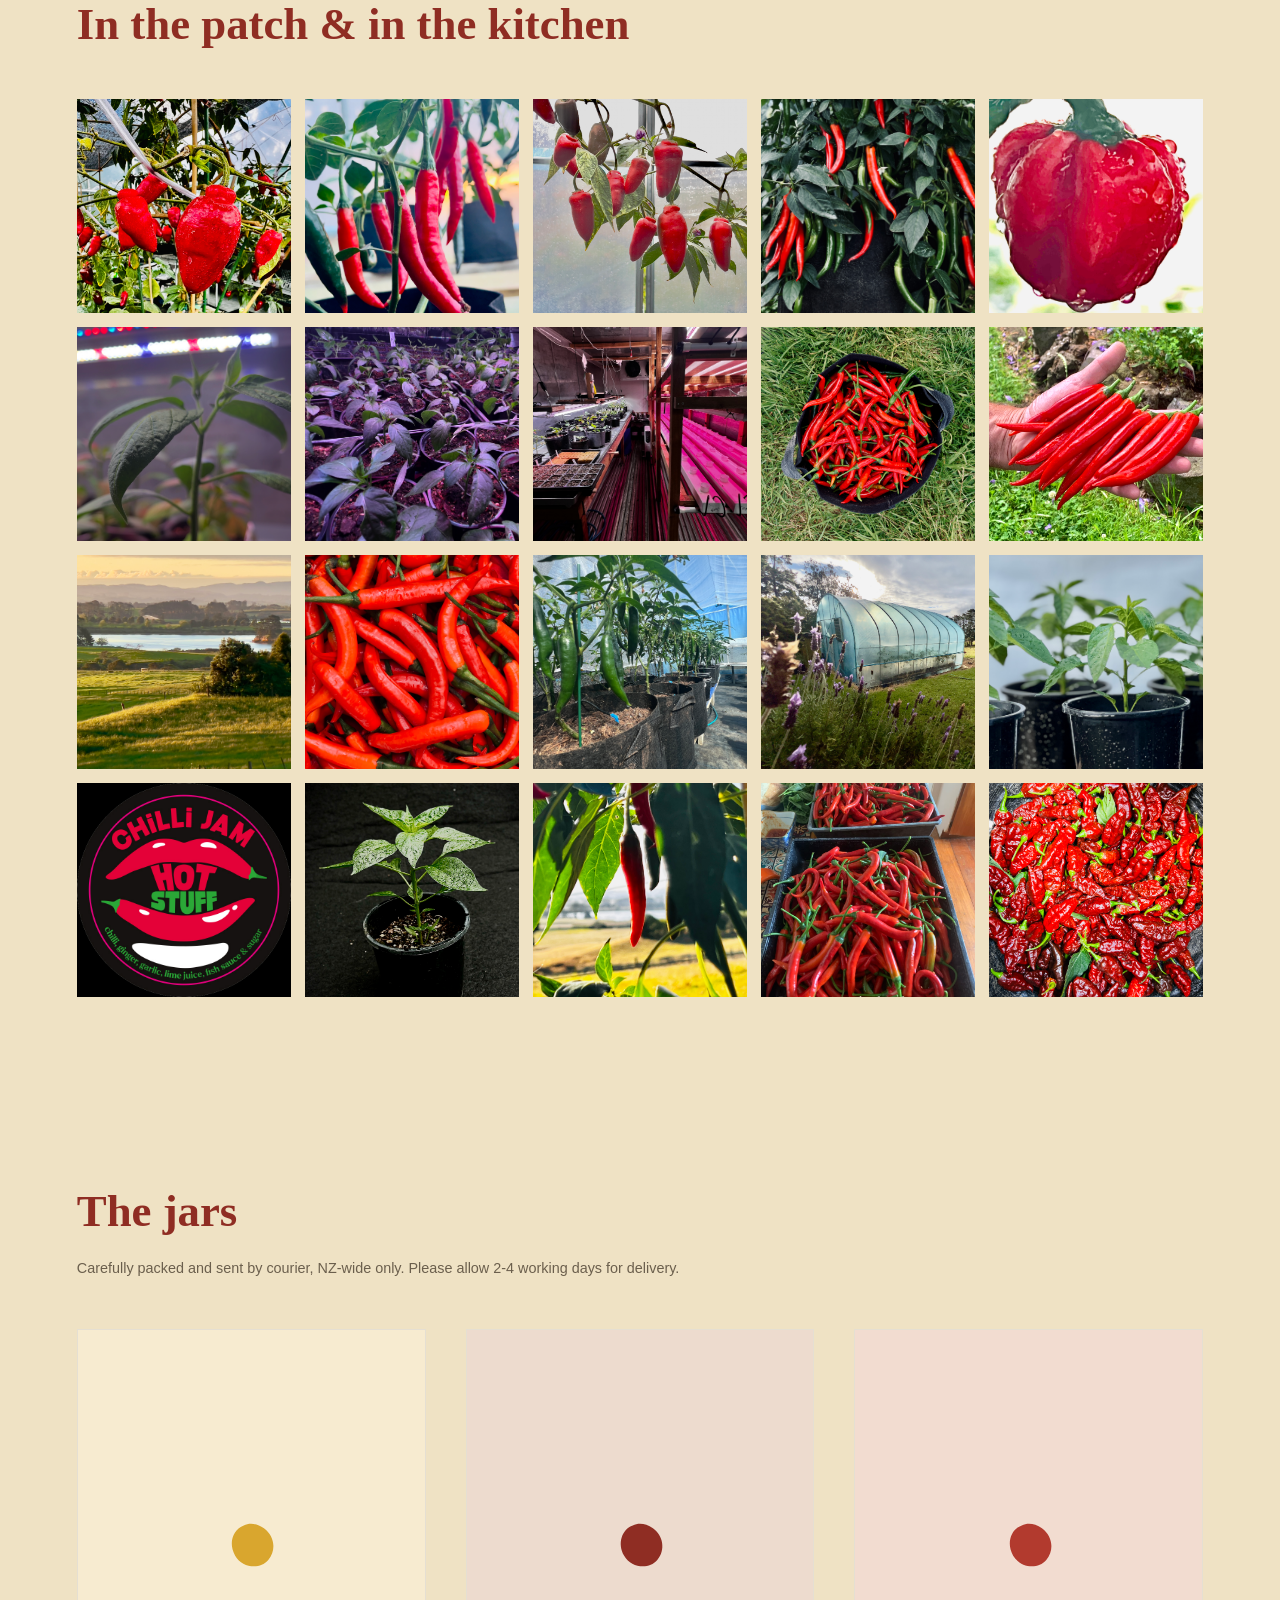
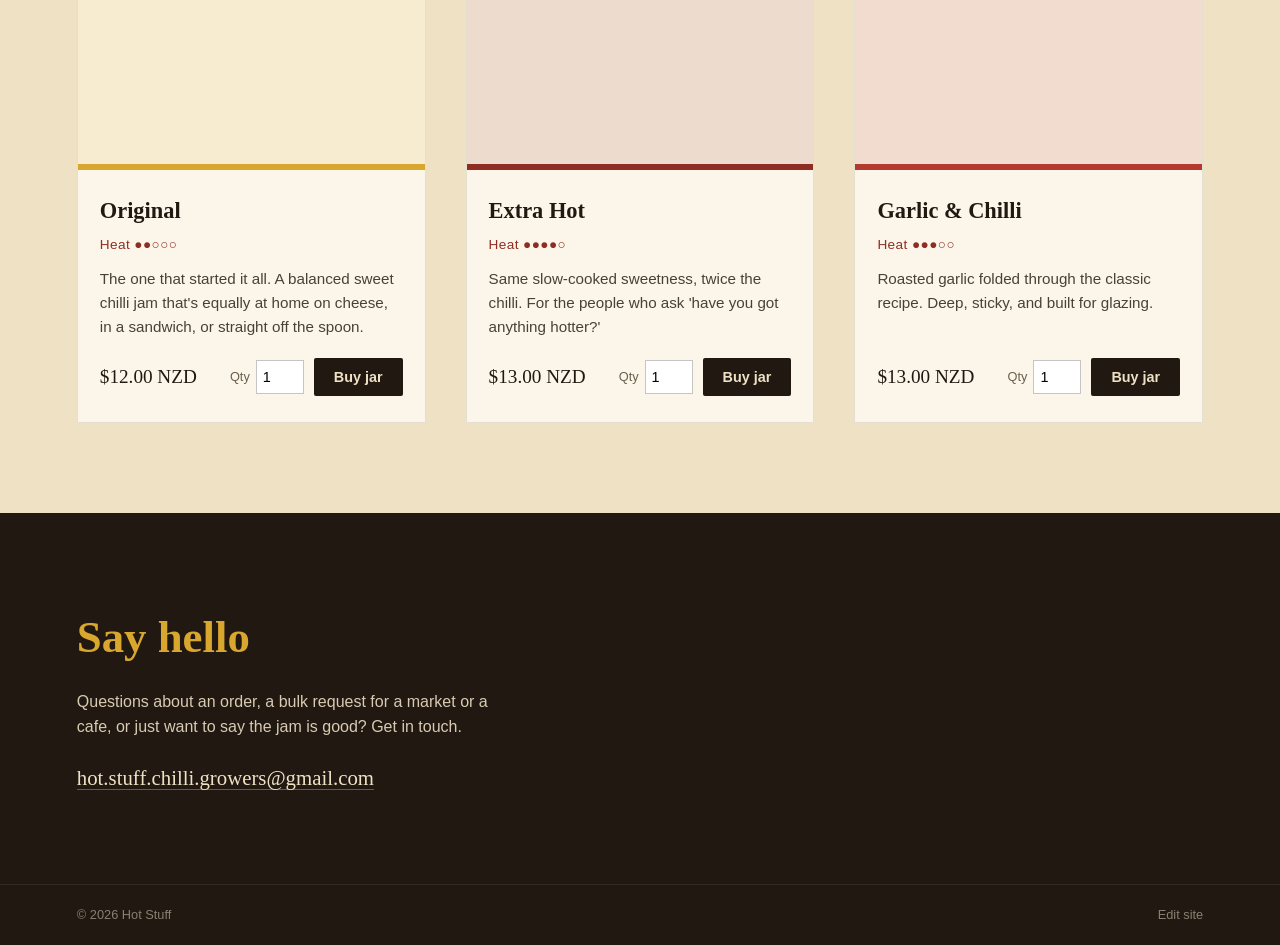
==== commit bf59a5fc: "Update contact email address in index.html" ====
--- a/index.html
+++ b/index.html
@@ -107,7 +107,7 @@
 <section class="contact" id="contact">
   <h2>Say hello</h2>
   <p>Questions about an order, a bulk request for a market or a cafe, or just want to say the jam is good? Get in touch.</p>
-  <a href="mailto:hello@hotstuffjam.co.nz" class="contact-email">hello@hotstuffjam.co.nz</a>
+  <a href="mailto:hot.stuff.chilli.growers@gmail.com" class="contact-email">hot.stuff.chilli.growers@gmail.com</a>
 </section>
 
 <footer class="site-footer">
